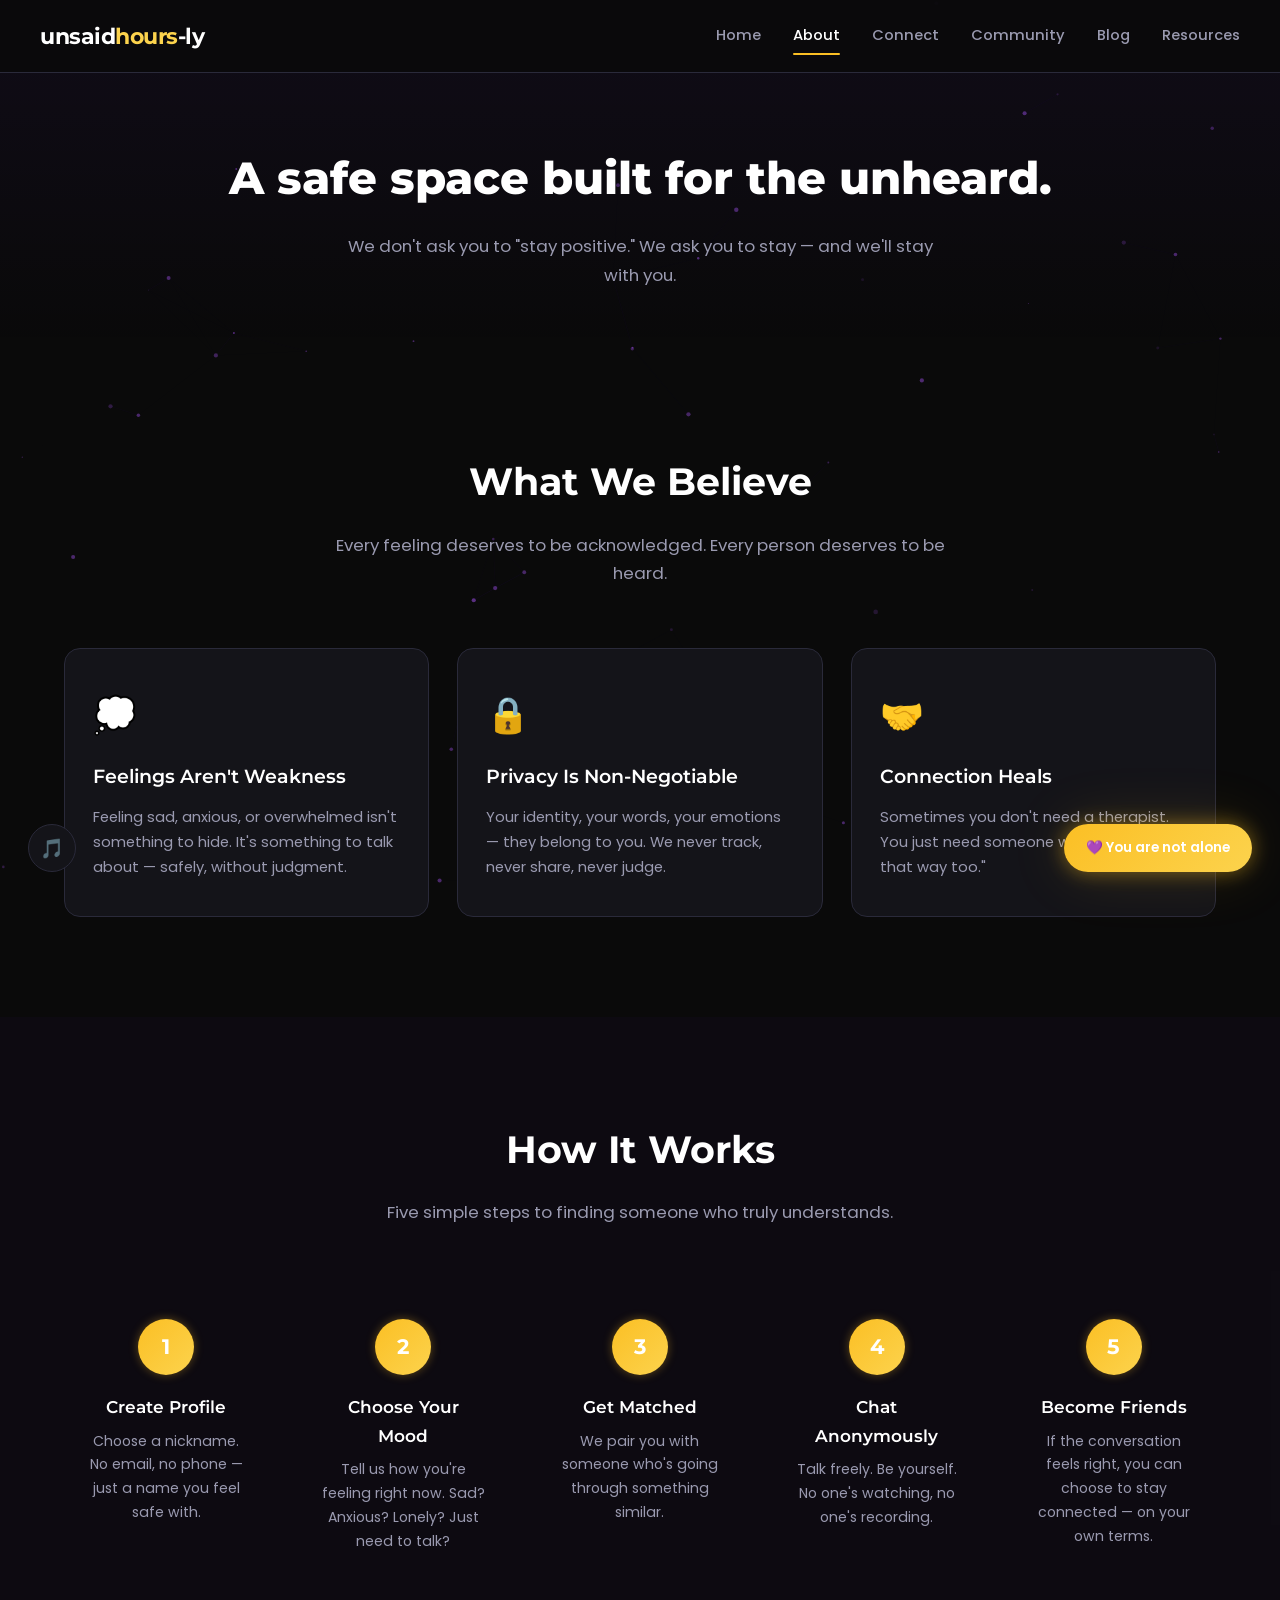
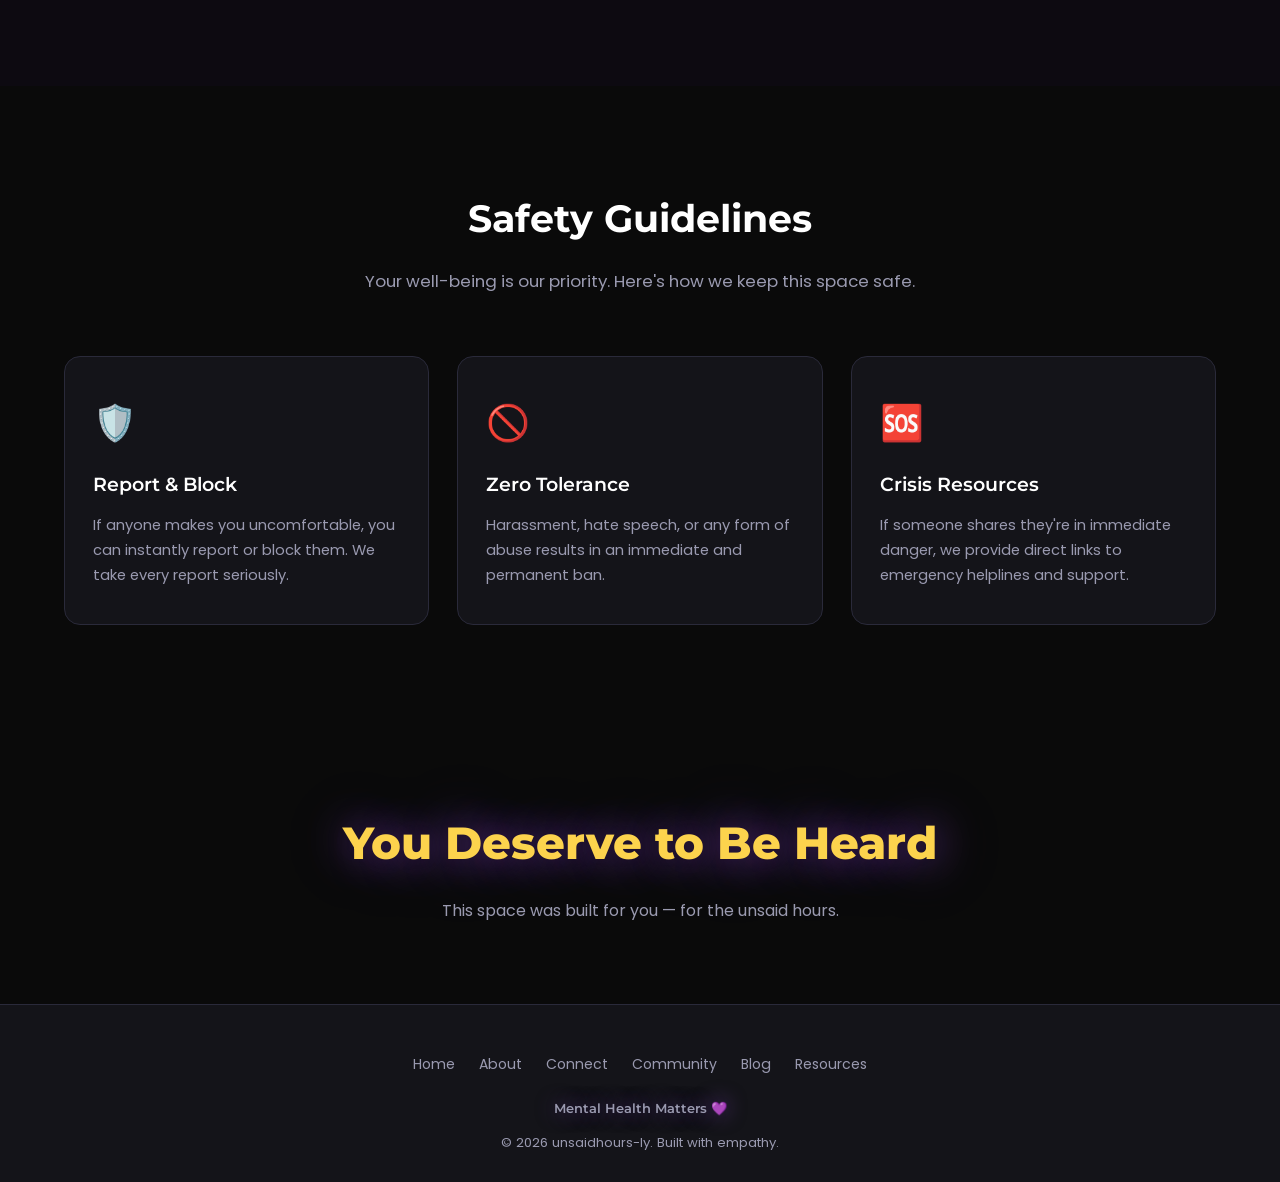
==== about.html @ 54132ed5 "Add files via upload" ====
<!DOCTYPE html>
<html lang="en">

<head>
    <meta charset="UTF-8" />
    <meta name="viewport" content="width=device-width, initial-scale=1.0" />
    <title>About — unsaidhours-ly</title>
    <meta name="description"
        content="Learn how unsaidhours-ly works — a safe, anonymous space for emotional connection and support." />
    <link rel="stylesheet" href="style.css" />
</head>

<body>

    <canvas id="particles-canvas"></canvas>

    <!-- ========== NAVBAR ========== -->
    <nav class="navbar" id="navbar">
        <div class="nav-inner">
            <a href="index.html" class="nav-logo">unsaid<span>hours</span>-ly</a>
            <div class="nav-links" id="navLinks">
                <a href="index.html">Home</a>
                <a href="about.html" class="active">About</a>
                <a href="connect.html">Connect</a>
                <a href="community.html">Community</a>
                <a href="blog.html">Blog</a>
                <a href="resources.html">Resources</a>
            </div>
            <button class="hamburger" id="hamburger" aria-label="Toggle menu">
                <span></span><span></span><span></span>
            </button>
        </div>
    </nav>

    <!-- ========== PAGE HEADER ========== -->
    <section class="page-header">
        <h1 class="fade-in">A safe space built for the unheard.</h1>
        <p class="fade-in">We don't ask you to "stay positive." We ask you to stay — and we'll stay with you.</p>
    </section>

    <main>

        <!-- What We Believe -->
        <section class="section-pad">
            <div class="container">
                <div class="section-header fade-in">
                    <h2>What We Believe</h2>
                    <p>Every feeling deserves to be acknowledged. Every person deserves to be heard.</p>
                </div>
                <div class="cards-grid">
                    <div class="card fade-in">
                        <span class="card-icon">💭</span>
                        <h3>Feelings Aren't Weakness</h3>
                        <p>Feeling sad, anxious, or overwhelmed isn't something to hide. It's something to talk about —
                            safely, without judgment.</p>
                    </div>
                    <div class="card fade-in">
                        <span class="card-icon">🔒</span>
                        <h3>Privacy Is Non-Negotiable</h3>
                        <p>Your identity, your words, your emotions — they belong to you. We never track, never share,
                            never judge.</p>
                    </div>
                    <div class="card fade-in">
                        <span class="card-icon">🤝</span>
                        <h3>Connection Heals</h3>
                        <p>Sometimes you don't need a therapist. You just need someone who says, "I feel that way too."
                        </p>
                    </div>
                </div>
            </div>
        </section>

        <!-- How Matching Works -->
        <section class="section-pad" style="background: rgba(123, 47, 255, 0.03);">
            <div class="container">
                <div class="section-header fade-in">
                    <h2>How It Works</h2>
                    <p>Five simple steps to finding someone who truly understands.</p>
                </div>
                <div class="steps-grid">
                    <div class="step-card fade-in">
                        <div class="step-number">1</div>
                        <h3>Create Profile</h3>
                        <p>Choose a nickname. No email, no phone — just a name you feel safe with.</p>
                    </div>
                    <div class="step-card fade-in">
                        <div class="step-number">2</div>
                        <h3>Choose Your Mood</h3>
                        <p>Tell us how you're feeling right now. Sad? Anxious? Lonely? Just need to talk?</p>
                    </div>
                    <div class="step-card fade-in">
                        <div class="step-number">3</div>
                        <h3>Get Matched</h3>
                        <p>We pair you with someone who's going through something similar.</p>
                    </div>
                    <div class="step-card fade-in">
                        <div class="step-number">4</div>
                        <h3>Chat Anonymously</h3>
                        <p>Talk freely. Be yourself. No one's watching, no one's recording.</p>
                    </div>
                    <div class="step-card fade-in">
                        <div class="step-number">5</div>
                        <h3>Become Friends</h3>
                        <p>If the conversation feels right, you can choose to stay connected — on your own terms.</p>
                    </div>
                </div>
            </div>
        </section>

        <!-- Safety Guidelines -->
        <section class="section-pad">
            <div class="container">
                <div class="section-header fade-in">
                    <h2>Safety Guidelines</h2>
                    <p>Your well-being is our priority. Here's how we keep this space safe.</p>
                </div>
                <div class="cards-grid">
                    <div class="card fade-in">
                        <span class="card-icon">🛡️</span>
                        <h3>Report & Block</h3>
                        <p>If anyone makes you uncomfortable, you can instantly report or block them. We take every
                            report seriously.</p>
                    </div>
                    <div class="card fade-in">
                        <span class="card-icon">🚫</span>
                        <h3>Zero Tolerance</h3>
                        <p>Harassment, hate speech, or any form of abuse results in an immediate and permanent ban.</p>
                    </div>
                    <div class="card fade-in">
                        <span class="card-icon">🆘</span>
                        <h3>Crisis Resources</h3>
                        <p>If someone shares they're in immediate danger, we provide direct links to emergency helplines
                            and support.</p>
                    </div>
                </div>
            </div>
        </section>

        <!-- Glow Section -->
        <section class="glow-section fade-in">
            <h2>You Deserve to Be Heard</h2>
            <p style="color: var(--clr-text-dim); margin-top: 16px; font-size: 1rem;">This space was built for you — for
                the unsaid hours.</p>
        </section>

    </main>

    <!-- ========== FOOTER ========== -->
    <footer class="footer">
        <div class="footer-links">
            <a href="index.html">Home</a>
            <a href="about.html">About</a>
            <a href="connect.html">Connect</a>
            <a href="community.html">Community</a>
            <a href="blog.html">Blog</a>
            <a href="resources.html">Resources</a>
        </div>
        <p class="footer-glow">Mental Health Matters 💜</p>
        <p>&copy; 2026 unsaidhours-ly. Built with empathy.</p>
    </footer>

    <button class="floating-bubble" id="floatingBubble">💜 You are not alone</button>
    <button class="music-toggle" id="musicToggle" aria-label="Toggle ambient music"
        title="Toggle ambient music">🎵</button>

    <script src="script.js"></script>
</body>

</html>
---- style.css ----
/* ============================================
   UNSAIDHOURS-LY — Main Stylesheet
   Mental Health Support Platform
   Theme: Dark mode with yellow glow & soft yellow
   ============================================ */

/* ---------- Google Fonts ---------- */
@import url('https://fonts.googleapis.com/css2?family=Montserrat:wght@400;600;700;800&family=Poppins:wght@300;400;500;600&display=swap');

/* ---------- CSS Custom Properties ---------- */
:root {
  /* Colors */
  --clr-bg: #0a0a0a;
  --clr-bg-card: #141419;
  --clr-bg-card2: #1a1a24;
  --clr-surface: #1e1e2a;
  --clr-border: #2a2a3a;
  --clr-text: #e4e4ec;
  --clr-text-dim: #9a9ab0;
  --clr-purple: #fbbf24;
  --clr-purple-lt: #fcd34d;
  --clr-purple-dk: #d69e10;
  --clr-yellow: #fbbf24;
  --clr-yellow-lt: #fcd34d;
  --clr-white: #ffffff;
  --clr-danger: #ef4444;

  /* Glows */
  --glow-purple: 0 0 20px rgba(251, 191, 36, 0.45), 0 0 60px rgba(251, 191, 36, 0.15);
  --glow-purple-sm: 0 0 10px rgba(251, 191, 36, 0.35);
  --glow-yellow: 0 0 16px rgba(251, 191, 36, 0.4);

  /* Typography */
  --ff-heading: 'Montserrat', sans-serif;
  --ff-body: 'Poppins', sans-serif;

  /* Spacing */
  --section-pad: 100px 0;
  --container-w: 1200px;

  /* Transitions */
  --transition: 0.3s ease;
}

/* ---------- Reset & Base ---------- */
*,
*::before,
*::after {
  margin: 0;
  padding: 0;
  box-sizing: border-box;
}

html {
  scroll-behavior: smooth;
  font-size: 16px;
}

body {
  font-family: var(--ff-body);
  background: var(--clr-bg);
  color: var(--clr-text);
  line-height: 1.7;
  overflow-x: hidden;
  position: relative;
}

a {
  color: var(--clr-purple-lt);
  text-decoration: none;
  transition: color var(--transition);
}

a:hover {
  color: var(--clr-yellow);
}

img {
  max-width: 100%;
  display: block;
}

ul {
  list-style: none;
}

/* ---------- Utilities ---------- */
.container {
  max-width: var(--container-w);
  margin: 0 auto;
  padding: 0 24px;
}

.section-pad {
  padding: var(--section-pad);
}

.text-center {
  text-align: center;
}

.text-glow {
  text-shadow: 0 0 20px rgba(251, 191, 36, 0.6), 0 0 60px rgba(251, 191, 36, 0.25);
}

.text-glow-yellow {
  color: var(--clr-yellow);
  text-shadow: var(--glow-yellow);
}

.fade-in {
  opacity: 0;
  transform: translateY(30px);
  transition: opacity 0.8s ease, transform 0.8s ease;
}

.fade-in.visible {
  opacity: 1;
  transform: translateY(0);
}

/* ---------- Particle Canvas ---------- */
#particles-canvas {
  position: fixed;
  top: 0;
  left: 0;
  width: 100%;
  height: 100%;
  z-index: 0;
  pointer-events: none;
}

/* ---------- Navbar ---------- */
.navbar {
  position: fixed;
  top: 0;
  left: 0;
  right: 0;
  z-index: 1000;
  background: rgba(10, 10, 10, 0.85);
  backdrop-filter: blur(14px);
  -webkit-backdrop-filter: blur(14px);
  border-bottom: 1px solid var(--clr-border);
  padding: 0 24px;
  transition: background var(--transition);
}

.nav-inner {
  max-width: var(--container-w);
  margin: 0 auto;
  display: flex;
  align-items: center;
  justify-content: space-between;
  height: 72px;
}

.nav-logo {
  font-family: var(--ff-heading);
  font-size: 1.35rem;
  font-weight: 700;
  color: var(--clr-white);
  letter-spacing: -0.5px;
}

.nav-logo span {
  color: var(--clr-purple-lt);
}

.nav-links {
  display: flex;
  gap: 32px;
  align-items: center;
}

.nav-links a {
  font-size: 0.92rem;
  font-weight: 500;
  color: var(--clr-text-dim);
  position: relative;
  padding: 4px 0;
  transition: color var(--transition);
}

.nav-links a::after {
  content: '';
  position: absolute;
  bottom: -2px;
  left: 0;
  width: 0;
  height: 2px;
  background: var(--clr-purple);
  border-radius: 2px;
  transition: width var(--transition);
}

.nav-links a:hover,
.nav-links a.active {
  color: var(--clr-white);
}

.nav-links a:hover::after,
.nav-links a.active::after {
  width: 100%;
}

/* Hamburger */
.hamburger {
  display: none;
  flex-direction: column;
  gap: 5px;
  cursor: pointer;
  z-index: 1001;
  background: none;
  border: none;
  padding: 4px;
}

.hamburger span {
  display: block;
  width: 26px;
  height: 2px;
  background: var(--clr-white);
  border-radius: 4px;
  transition: var(--transition);
}

.hamburger.active span:nth-child(1) {
  transform: rotate(45deg) translate(5px, 5px);
}

.hamburger.active span:nth-child(2) {
  opacity: 0;
}

.hamburger.active span:nth-child(3) {
  transform: rotate(-45deg) translate(5px, -5px);
}

/* ---------- Buttons ---------- */
.btn {
  display: inline-flex;
  align-items: center;
  gap: 8px;
  padding: 14px 32px;
  border-radius: 50px;
  font-family: var(--ff-body);
  font-size: 0.95rem;
  font-weight: 600;
  cursor: pointer;
  border: none;
  transition: all var(--transition);
  text-decoration: none;
}

.btn-primary {
  background: linear-gradient(135deg, var(--clr-purple), var(--clr-purple-lt));
  color: var(--clr-white);
  box-shadow: var(--glow-purple-sm);
}

.btn-primary:hover {
  box-shadow: var(--glow-purple);
  transform: translateY(-2px);
  color: var(--clr-white);
}

.btn-secondary {
  background: transparent;
  color: var(--clr-purple-lt);
  border: 2px solid var(--clr-purple);
}

.btn-secondary:hover {
  background: rgba(251, 191, 36, 0.12);
  box-shadow: var(--glow-purple-sm);
  transform: translateY(-2px);
  color: var(--clr-purple-lt);
}

.btn-yellow {
  background: linear-gradient(135deg, var(--clr-yellow), var(--clr-yellow-lt));
  color: #1a1a1a;
  font-weight: 700;
}

.btn-yellow:hover {
  box-shadow: var(--glow-yellow);
  transform: translateY(-2px);
  color: #1a1a1a;
}

.btn-sm {
  padding: 10px 22px;
  font-size: 0.85rem;
}

/* ---------- Section Headers ---------- */
.section-header {
  text-align: center;
  margin-bottom: 60px;
}

.section-header h2 {
  font-family: var(--ff-heading);
  font-size: 2.4rem;
  font-weight: 700;
  color: var(--clr-white);
  margin-bottom: 16px;
}

.section-header p {
  font-size: 1.05rem;
  color: var(--clr-text-dim);
  max-width: 640px;
  margin: 0 auto;
}

/* ---------- Hero Section ---------- */
.hero {
  position: relative;
  z-index: 1;
  min-height: 100vh;
  display: flex;
  align-items: center;
  justify-content: center;
  text-align: center;
  padding: 120px 24px 80px;
}

.hero-content {
  max-width: 780px;
}

.hero-content h1 {
  font-family: var(--ff-heading);
  font-size: 3.4rem;
  font-weight: 800;
  color: var(--clr-white);
  line-height: 1.2;
  margin-bottom: 20px;
}

.hero-content h1 .typing-text {
  color: var(--clr-purple-lt);
  border-right: 3px solid var(--clr-purple-lt);
  animation: blink 0.8s step-end infinite;
}

@keyframes blink {
  50% {
    border-color: transparent;
  }
}

.hero-content p {
  font-size: 1.15rem;
  color: var(--clr-text-dim);
  max-width: 580px;
  margin: 0 auto 36px;
  line-height: 1.8;
}

.hero-buttons {
  display: flex;
  gap: 16px;
  justify-content: center;
  flex-wrap: wrap;
}

/* ---------- Cards ---------- */
.card {
  background: var(--clr-bg-card);
  border: 1px solid var(--clr-border);
  border-radius: 16px;
  padding: 36px 28px;
  transition: all var(--transition);
}

.card:hover {
  border-color: var(--clr-purple);
  box-shadow: var(--glow-purple-sm);
  transform: translateY(-4px);
}

.card-icon {
  font-size: 2.2rem;
  margin-bottom: 16px;
  display: block;
}

.card h3 {
  font-family: var(--ff-heading);
  font-size: 1.2rem;
  font-weight: 600;
  color: var(--clr-white);
  margin-bottom: 12px;
}

.card p {
  color: var(--clr-text-dim);
  font-size: 0.92rem;
  line-height: 1.7;
}

.cards-grid {
  display: grid;
  grid-template-columns: repeat(auto-fit, minmax(280px, 1fr));
  gap: 28px;
}

/* ---------- Steps Section ---------- */
.steps-grid {
  display: grid;
  grid-template-columns: repeat(auto-fit, minmax(200px, 1fr));
  gap: 32px;
  counter-reset: step;
}

.step-card {
  text-align: center;
  padding: 32px 20px;
  position: relative;
}

.step-number {
  width: 56px;
  height: 56px;
  border-radius: 50%;
  background: linear-gradient(135deg, var(--clr-purple), var(--clr-purple-lt));
  color: var(--clr-white);
  font-family: var(--ff-heading);
  font-size: 1.3rem;
  font-weight: 700;
  display: flex;
  align-items: center;
  justify-content: center;
  margin: 0 auto 18px;
  box-shadow: var(--glow-purple-sm);
}

.step-card h3 {
  font-family: var(--ff-heading);
  font-size: 1.05rem;
  font-weight: 600;
  color: var(--clr-white);
  margin-bottom: 8px;
}

.step-card p {
  color: var(--clr-text-dim);
  font-size: 0.88rem;
}

/* ---------- Mood Selector ---------- */
.mood-selector {
  display: flex;
  gap: 16px;
  flex-wrap: wrap;
  justify-content: center;
  margin-bottom: 40px;
}

.mood-btn {
  padding: 14px 28px;
  border-radius: 50px;
  border: 2px solid var(--clr-border);
  background: var(--clr-bg-card);
  color: var(--clr-text);
  font-family: var(--ff-body);
  font-size: 0.92rem;
  font-weight: 500;
  cursor: pointer;
  transition: all var(--transition);
}

.mood-btn:hover,
.mood-btn.active {
  border-color: var(--clr-purple);
  background: rgba(251, 191, 36, 0.15);
  color: var(--clr-purple-lt);
  box-shadow: var(--glow-purple-sm);
}

/* ---------- Chat UI Demo ---------- */
.chat-container {
  max-width: 560px;
  margin: 0 auto;
  background: var(--clr-bg-card);
  border: 1px solid var(--clr-border);
  border-radius: 20px;
  overflow: hidden;
}

.chat-header {
  padding: 18px 24px;
  background: var(--clr-surface);
  border-bottom: 1px solid var(--clr-border);
  display: flex;
  align-items: center;
  gap: 12px;
}

.chat-header .status-dot {
  width: 10px;
  height: 10px;
  background: #22c55e;
  border-radius: 50%;
  animation: pulse-dot 2s infinite;
}

@keyframes pulse-dot {

  0%,
  100% {
    opacity: 1;
  }

  50% {
    opacity: 0.4;
  }
}

.chat-header span {
  font-weight: 500;
  color: var(--clr-text);
  font-size: 0.95rem;
}

.chat-messages {
  height: 340px;
  overflow-y: auto;
  padding: 24px;
  display: flex;
  flex-direction: column;
  gap: 14px;
}

.chat-messages::-webkit-scrollbar {
  width: 4px;
}

.chat-messages::-webkit-scrollbar-thumb {
  background: var(--clr-border);
  border-radius: 4px;
}

.chat-bubble {
  max-width: 78%;
  padding: 12px 18px;
  border-radius: 18px;
  font-size: 0.9rem;
  line-height: 1.6;
  animation: fadeUp 0.4s ease;
}

@keyframes fadeUp {
  from {
    opacity: 0;
    transform: translateY(10px);
  }

  to {
    opacity: 1;
    transform: translateY(0);
  }
}

.chat-bubble.received {
  background: var(--clr-surface);
  color: var(--clr-text);
  align-self: flex-start;
  border-bottom-left-radius: 4px;
}

.chat-bubble.sent {
  background: linear-gradient(135deg, var(--clr-purple), var(--clr-purple-lt));
  color: var(--clr-white);
  align-self: flex-end;
  border-bottom-right-radius: 4px;
}

.chat-input-area {
  display: flex;
  gap: 10px;
  padding: 16px 20px;
  border-top: 1px solid var(--clr-border);
  background: var(--clr-surface);
}

.chat-input-area input {
  flex: 1;
  background: var(--clr-bg-card);
  border: 1px solid var(--clr-border);
  border-radius: 50px;
  padding: 12px 20px;
  color: var(--clr-text);
  font-family: var(--ff-body);
  font-size: 0.9rem;
  outline: none;
  transition: border-color var(--transition);
}

.chat-input-area input:focus {
  border-color: var(--clr-purple);
}

.chat-input-area button {
  background: linear-gradient(135deg, var(--clr-purple), var(--clr-purple-lt));
  border: none;
  color: var(--clr-white);
  width: 46px;
  height: 46px;
  border-radius: 50%;
  cursor: pointer;
  font-size: 1.2rem;
  transition: all var(--transition);
  display: flex;
  align-items: center;
  justify-content: center;
}

.chat-input-area button:hover {
  box-shadow: var(--glow-purple);
  transform: scale(1.05);
}

/* ---------- Testimonial Cards ---------- */
.testimonial-card {
  background: var(--clr-bg-card);
  border: 1px solid var(--clr-border);
  border-radius: 16px;
  padding: 32px 28px;
  position: relative;
  transition: all var(--transition);
}

.testimonial-card:hover {
  border-color: var(--clr-purple);
  box-shadow: var(--glow-purple-sm);
}

.testimonial-card .quote-mark {
  font-size: 3rem;
  color: var(--clr-purple);
  opacity: 0.4;
  line-height: 1;
  margin-bottom: 8px;
}

.testimonial-card p {
  color: var(--clr-text-dim);
  font-size: 0.95rem;
  font-style: italic;
  line-height: 1.7;
  margin-bottom: 16px;
}

.testimonial-card .author {
  font-size: 0.85rem;
  color: var(--clr-purple-lt);
  font-weight: 500;
}

/* ---------- Blog Cards ---------- */
.blog-card {
  background: var(--clr-bg-card);
  border: 1px solid var(--clr-border);
  border-radius: 16px;
  overflow: hidden;
  transition: all var(--transition);
}

.blog-card:hover {
  border-color: var(--clr-purple);
  box-shadow: var(--glow-purple-sm);
  transform: translateY(-6px);
}

.blog-card-img {
  width: 100%;
  height: 200px;
  background: linear-gradient(135deg, var(--clr-purple-dk), var(--clr-bg-card2));
  display: flex;
  align-items: center;
  justify-content: center;
  font-size: 3rem;
  overflow: hidden;
}

.blog-card-body {
  padding: 28px 24px;
}

.blog-card-body h3 {
  font-family: var(--ff-heading);
  font-size: 1.15rem;
  font-weight: 600;
  color: var(--clr-white);
  margin-bottom: 12px;
  line-height: 1.4;
}

.blog-card-body p {
  color: var(--clr-text-dim);
  font-size: 0.9rem;
  line-height: 1.7;
  margin-bottom: 20px;
}

.blog-card-body .read-more {
  font-size: 0.88rem;
  font-weight: 600;
  color: var(--clr-purple-lt);
  display: inline-flex;
  align-items: center;
  gap: 6px;
  transition: gap var(--transition), color var(--transition);
}

.blog-card-body .read-more:hover {
  gap: 12px;
  color: var(--clr-yellow);
}

/* ---------- Comment Section UI ---------- */
.comment-form {
  max-width: 640px;
  margin: 0 auto 48px;
}

.comment-form textarea {
  width: 100%;
  min-height: 110px;
  background: var(--clr-bg-card);
  border: 1px solid var(--clr-border);
  border-radius: 14px;
  padding: 18px;
  color: var(--clr-text);
  font-family: var(--ff-body);
  font-size: 0.92rem;
  resize: vertical;
  outline: none;
  transition: border-color var(--transition);
  margin-bottom: 14px;
}

.comment-form textarea:focus {
  border-color: var(--clr-purple);
}

.comments-list {
  max-width: 640px;
  margin: 0 auto;
  display: flex;
  flex-direction: column;
  gap: 18px;
}

.comment-item {
  background: var(--clr-bg-card);
  border: 1px solid var(--clr-border);
  border-radius: 14px;
  padding: 20px 24px;
}

.comment-item .comment-author {
  font-size: 0.85rem;
  color: var(--clr-purple-lt);
  font-weight: 500;
  margin-bottom: 6px;
}

.comment-item p {
  color: var(--clr-text-dim);
  font-size: 0.9rem;
}

/* ---------- Helpline / Resource Cards ---------- */
.helpline-card {
  background: var(--clr-bg-card);
  border: 1px solid var(--clr-border);
  border-radius: 16px;
  padding: 28px 24px;
  transition: all var(--transition);
}

.helpline-card:hover {
  border-color: var(--clr-purple);
  box-shadow: var(--glow-purple-sm);
}

.helpline-card h3 {
  font-family: var(--ff-heading);
  font-size: 1.1rem;
  font-weight: 600;
  color: var(--clr-white);
  margin-bottom: 8px;
}

.helpline-card .phone {
  font-size: 1.4rem;
  font-weight: 700;
  color: var(--clr-yellow);
  margin-bottom: 6px;
}

.helpline-card p {
  color: var(--clr-text-dim);
  font-size: 0.88rem;
}

/* ---------- Crisis Banner ---------- */
.crisis-banner {
  background: linear-gradient(135deg, rgba(239, 68, 68, 0.15), rgba(251, 191, 36, 0.1));
  border: 1px solid rgba(239, 68, 68, 0.3);
  border-radius: 16px;
  padding: 36px 32px;
  text-align: center;
  margin-bottom: 60px;
}

.crisis-banner h3 {
  font-family: var(--ff-heading);
  font-size: 1.3rem;
  font-weight: 700;
  color: var(--clr-danger);
  margin-bottom: 12px;
}

.crisis-banner p {
  color: var(--clr-text-dim);
  font-size: 0.95rem;
  max-width: 540px;
  margin: 0 auto;
}

/* ---------- Tips Grid ---------- */
.tips-grid {
  display: grid;
  grid-template-columns: repeat(auto-fit, minmax(260px, 1fr));
  gap: 24px;
}

.tip-card {
  background: var(--clr-bg-card);
  border: 1px solid var(--clr-border);
  border-radius: 14px;
  padding: 24px 22px;
  transition: all var(--transition);
}

.tip-card:hover {
  border-color: var(--clr-purple);
  box-shadow: var(--glow-purple-sm);
}

.tip-card h4 {
  font-family: var(--ff-heading);
  font-size: 1rem;
  font-weight: 600;
  color: var(--clr-white);
  margin-bottom: 8px;
}

.tip-card p {
  color: var(--clr-text-dim);
  font-size: 0.88rem;
  line-height: 1.6;
}

/* ---------- Suggestion Cards ------ */
.suggestion-cards {
  display: grid;
  grid-template-columns: repeat(auto-fit, minmax(240px, 1fr));
  gap: 24px;
  margin-top: 48px;
}

/* ---------- Glowing Section ---------- */
.glow-section {
  text-align: center;
  padding: 80px 24px;
  position: relative;
}

.glow-section h2 {
  font-family: var(--ff-heading);
  font-size: 2.8rem;
  font-weight: 800;
  color: var(--clr-purple-lt);
  text-shadow: 0 0 40px rgba(168, 85, 247, 0.6), 0 0 80px rgba(168, 85, 247, 0.3), 0 0 120px rgba(168, 85, 247, 0.15);
  animation: glow-pulse 3s ease-in-out infinite;
}

@keyframes glow-pulse {

  0%,
  100% {
    text-shadow: 0 0 40px rgba(168, 85, 247, 0.6), 0 0 80px rgba(168, 85, 247, 0.3);
  }

  50% {
    text-shadow: 0 0 60px rgba(168, 85, 247, 0.8), 0 0 120px rgba(168, 85, 247, 0.4), 0 0 160px rgba(168, 85, 247, 0.2);
  }
}

/* ---------- Footer ---------- */
.footer {
  position: relative;
  z-index: 1;
  background: var(--clr-bg-card);
  border-top: 1px solid var(--clr-border);
  padding: 48px 24px 28px;
  text-align: center;
}

.footer-glow {
  font-family: var(--ff-heading);
  font-size: 1.1rem;
  font-weight: 600;
  color: var(--clr-purple-lt);
  text-shadow: 0 0 20px rgba(168, 85, 247, 0.5);
  margin-bottom: 12px;
}

.footer p {
  color: var(--clr-text-dim);
  font-size: 0.82rem;
}

.footer-links {
  display: flex;
  gap: 24px;
  justify-content: center;
  margin-bottom: 20px;
  flex-wrap: wrap;
}

.footer-links a {
  color: var(--clr-text-dim);
  font-size: 0.88rem;
  transition: color var(--transition);
}

.footer-links a:hover {
  color: var(--clr-purple-lt);
}

/* ---------- Floating Bubble ---------- */
.floating-bubble {
  position: fixed;
  bottom: 28px;
  right: 28px;
  z-index: 999;
  background: linear-gradient(135deg, var(--clr-purple), var(--clr-purple-lt));
  color: var(--clr-white);
  padding: 14px 22px;
  border-radius: 50px;
  font-size: 0.85rem;
  font-weight: 600;
  box-shadow: var(--glow-purple);
  cursor: pointer;
  animation: bubble-float 4s ease-in-out infinite;
  transition: all var(--transition);
  font-family: var(--ff-body);
  border: none;
}

.floating-bubble:hover {
  transform: scale(1.08);
  box-shadow: 0 0 30px rgba(123, 47, 255, 0.6), 0 0 80px rgba(123, 47, 255, 0.25);
}

@keyframes bubble-float {

  0%,
  100% {
    transform: translateY(0);
  }

  50% {
    transform: translateY(-8px);
  }
}

/* ---------- Music Toggle ---------- */
.music-toggle {
  position: fixed;
  bottom: 28px;
  left: 28px;
  z-index: 999;
  width: 48px;
  height: 48px;
  border-radius: 50%;
  background: var(--clr-bg-card);
  border: 1px solid var(--clr-border);
  color: var(--clr-text-dim);
  font-size: 1.2rem;
  cursor: pointer;
  display: flex;
  align-items: center;
  justify-content: center;
  transition: all var(--transition);
}

.music-toggle:hover {
  border-color: var(--clr-purple);
  color: var(--clr-purple-lt);
  box-shadow: var(--glow-purple-sm);
}

.music-toggle.playing {
  border-color: var(--clr-purple);
  color: var(--clr-purple-lt);
  animation: pulse-ring 2s infinite;
}

@keyframes pulse-ring {
  0% {
    box-shadow: 0 0 0 0 rgba(123, 47, 255, 0.4);
  }

  70% {
    box-shadow: 0 0 0 12px rgba(123, 47, 255, 0);
  }

  100% {
    box-shadow: 0 0 0 0 rgba(123, 47, 255, 0);
  }
}

/* ---------- Page Header (inner pages) ---------- */
.page-header {
  position: relative;
  z-index: 1;
  text-align: center;
  padding: 140px 24px 60px;
  background: linear-gradient(180deg, rgba(123, 47, 255, 0.06) 0%, transparent 100%);
}

.page-header h1 {
  font-family: var(--ff-heading);
  font-size: 2.8rem;
  font-weight: 800;
  color: var(--clr-white);
  margin-bottom: 16px;
}

.page-header p {
  color: var(--clr-text-dim);
  font-size: 1.05rem;
  max-width: 600px;
  margin: 0 auto;
}

/* ---------- Inner sections z-index ---------- */
main {
  position: relative;
  z-index: 1;
}

/* ---------- Responsive ---------- */
@media (max-width: 768px) {
  .hamburger {
    display: flex;
  }

  .nav-links {
    position: fixed;
    top: 0;
    right: -100%;
    width: 280px;
    height: 100vh;
    background: rgba(10, 10, 10, 0.97);
    flex-direction: column;
    padding: 100px 32px 40px;
    gap: 24px;
    transition: right 0.4s ease;
    border-left: 1px solid var(--clr-border);
  }

  .nav-links.open {
    right: 0;
  }

  .hero-content h1 {
    font-size: 2.2rem;
  }

  .hero-content p {
    font-size: 1rem;
  }

  .section-header h2 {
    font-size: 1.8rem;
  }

  .page-header h1 {
    font-size: 2rem;
  }

  .glow-section h2 {
    font-size: 2rem;
  }

  .cards-grid {
    grid-template-columns: 1fr;
  }

  .steps-grid {
    grid-template-columns: 1fr 1fr;
  }

  .mood-selector {
    gap: 10px;
  }

  .floating-bubble {
    font-size: 0.78rem;
    padding: 12px 18px;
    bottom: 20px;
    right: 16px;
  }

  .music-toggle {
    bottom: 20px;
    left: 16px;
    width: 42px;
    height: 42px;
  }
}

@media (max-width: 480px) {
  .hero-content h1 {
    font-size: 1.7rem;
  }

  .steps-grid {
    grid-template-columns: 1fr;
  }

  .hero-buttons {
    flex-direction: column;
    align-items: center;
  }

  .blog-card-img {
    height: 150px;
  }
}
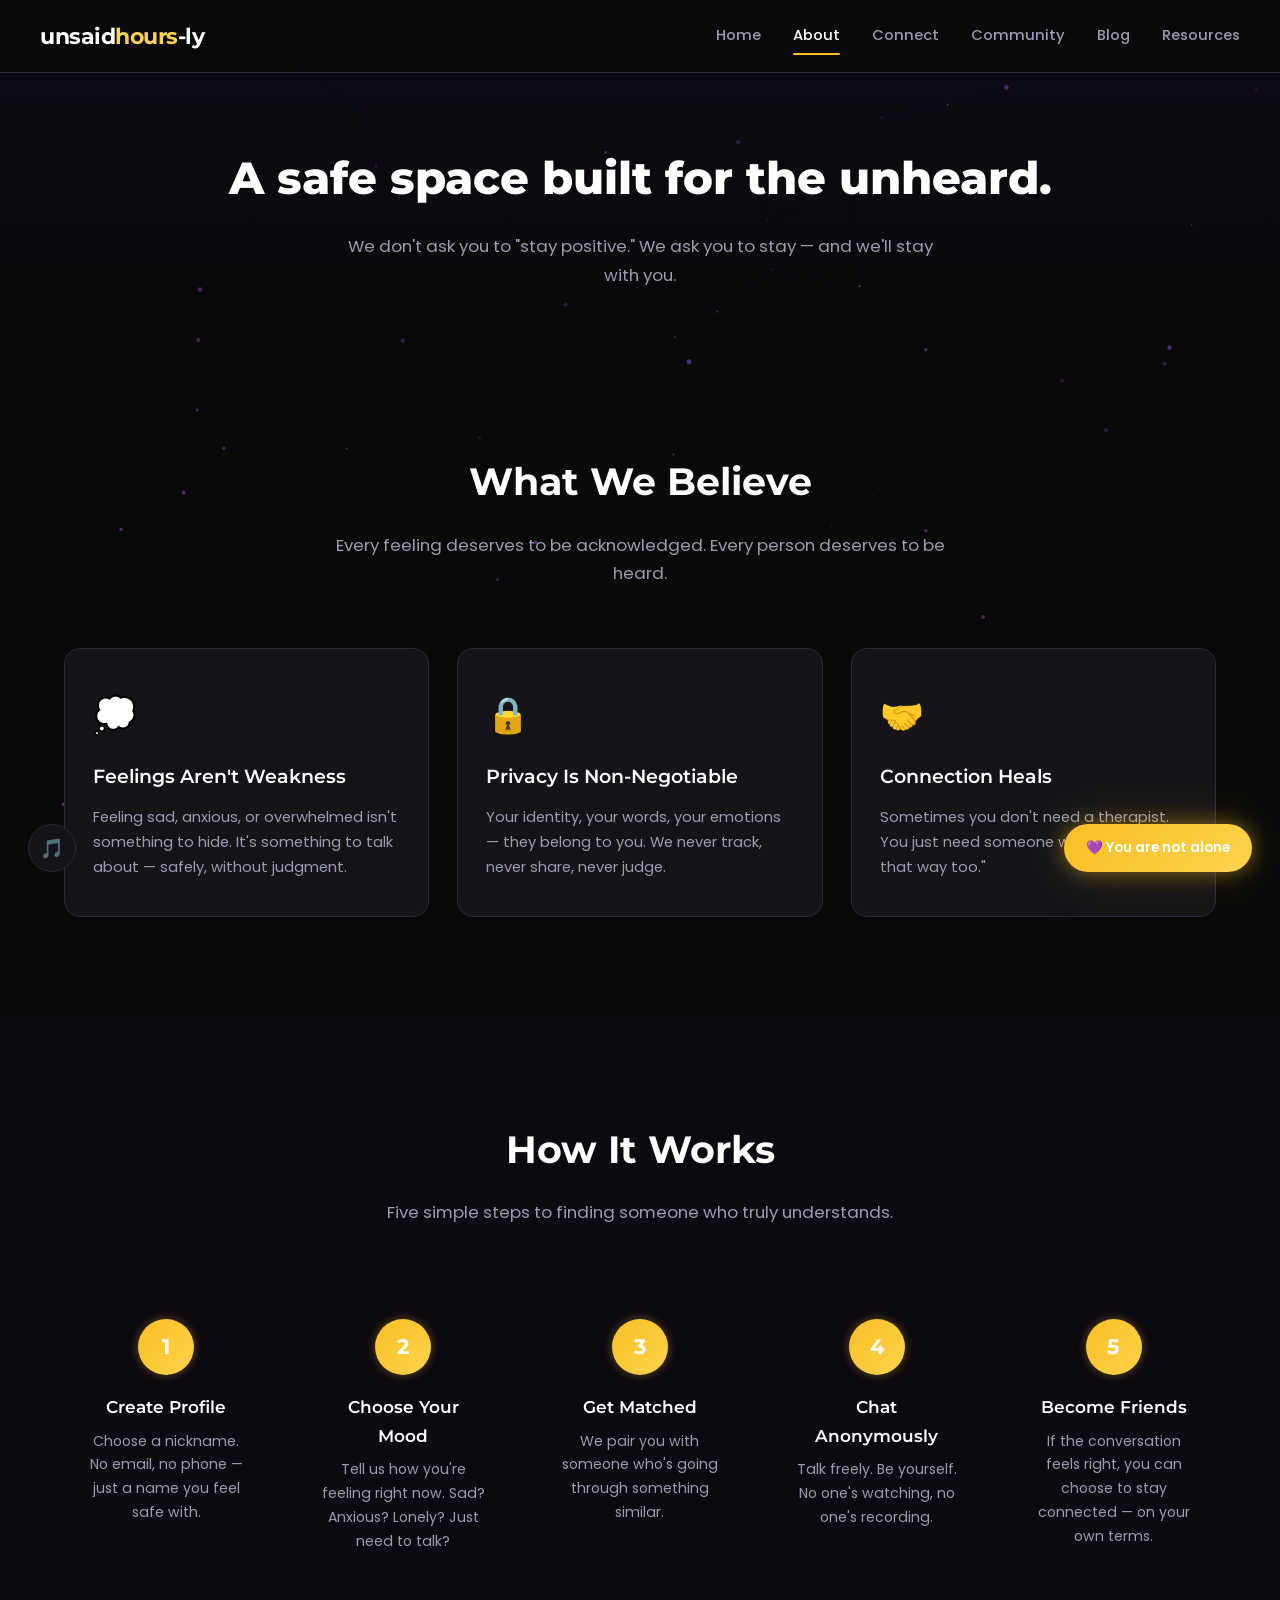
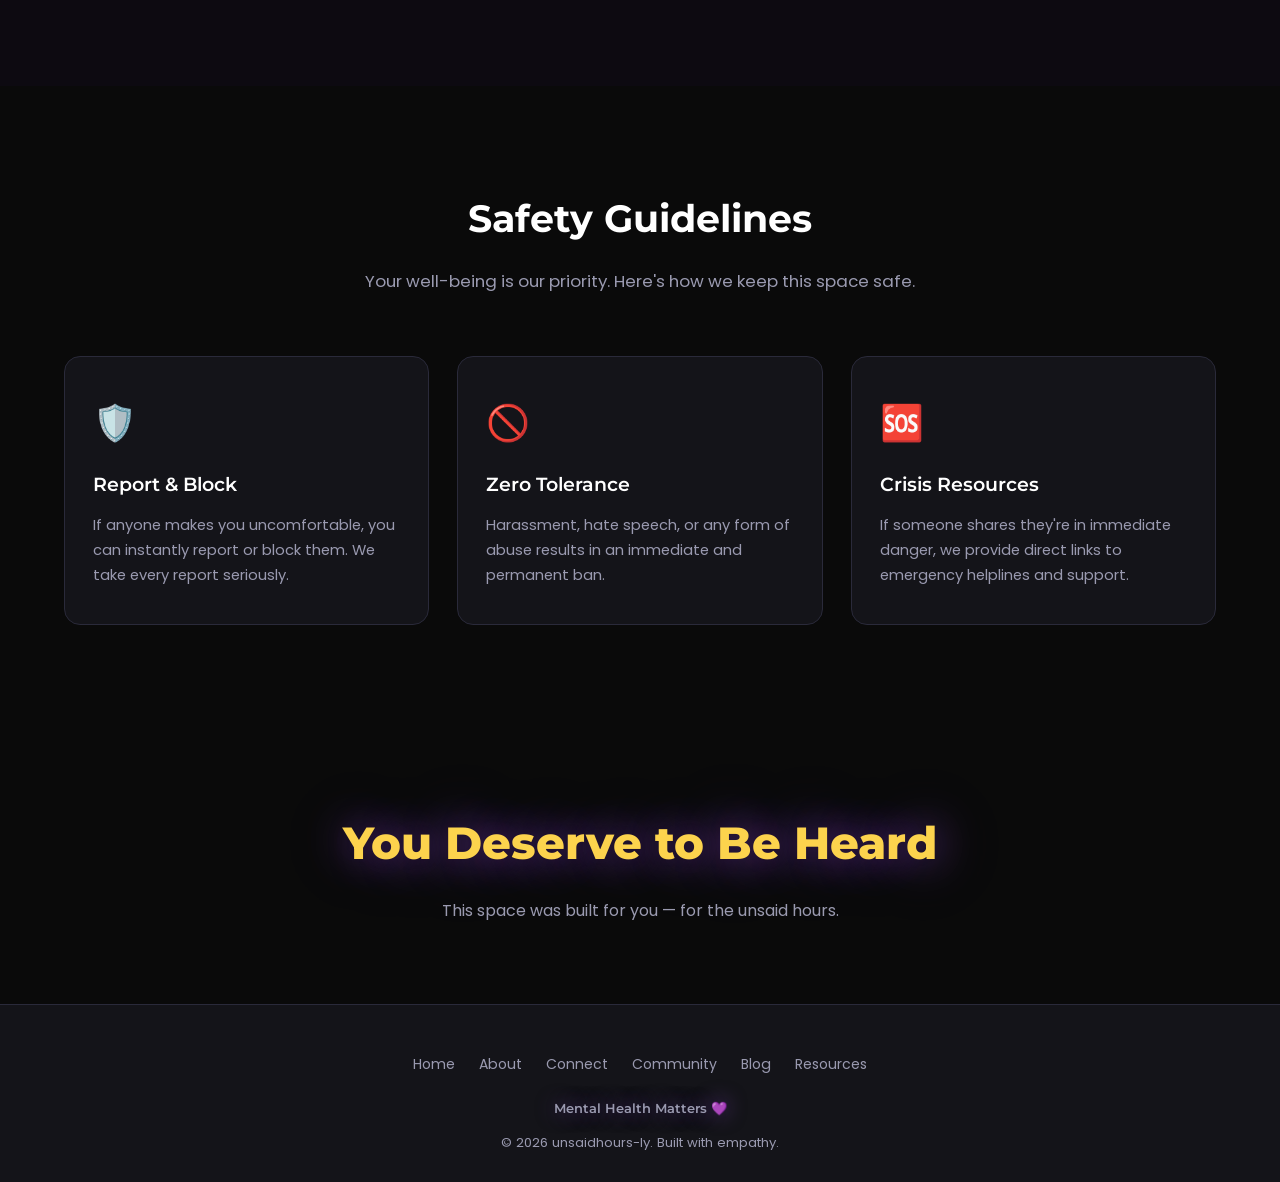
==== commit ba31fdff: "Add files via upload" ====
--- a/about.html
+++ b/about.html
@@ -164,6 +164,10 @@
         title="Toggle ambient music">🎵</button>
 
     <script src="script.js"></script>
+  <!-- Chatbase AI Chat Widget -->
+  <script>
+    (function(){if(!window.chatbase||window.chatbase("getState")!=="initialized"){window.chatbase=(...arguments)=>{if(!window.chatbase.q){window.chatbase.q=[]}window.chatbase.q.push(arguments)};window.chatbase=new Proxy(window.chatbase,{get(target,prop){if(prop==="q"){return target.q}return(...args)=>target(prop,...args)}})}const onLoad=function(){const script=document.createElement("script");script.src="https://www.chatbase.co/embed.min.js";script.id="95gMTT_rJ_fobu05WWsXP";script.domain="www.chatbase.co";document.body.appendChild(script)};if(document.readyState==="complete"){onLoad()}else{window.addEventListener("load",onLoad)}})();
+  </script>
 </body>
 
 </html>
